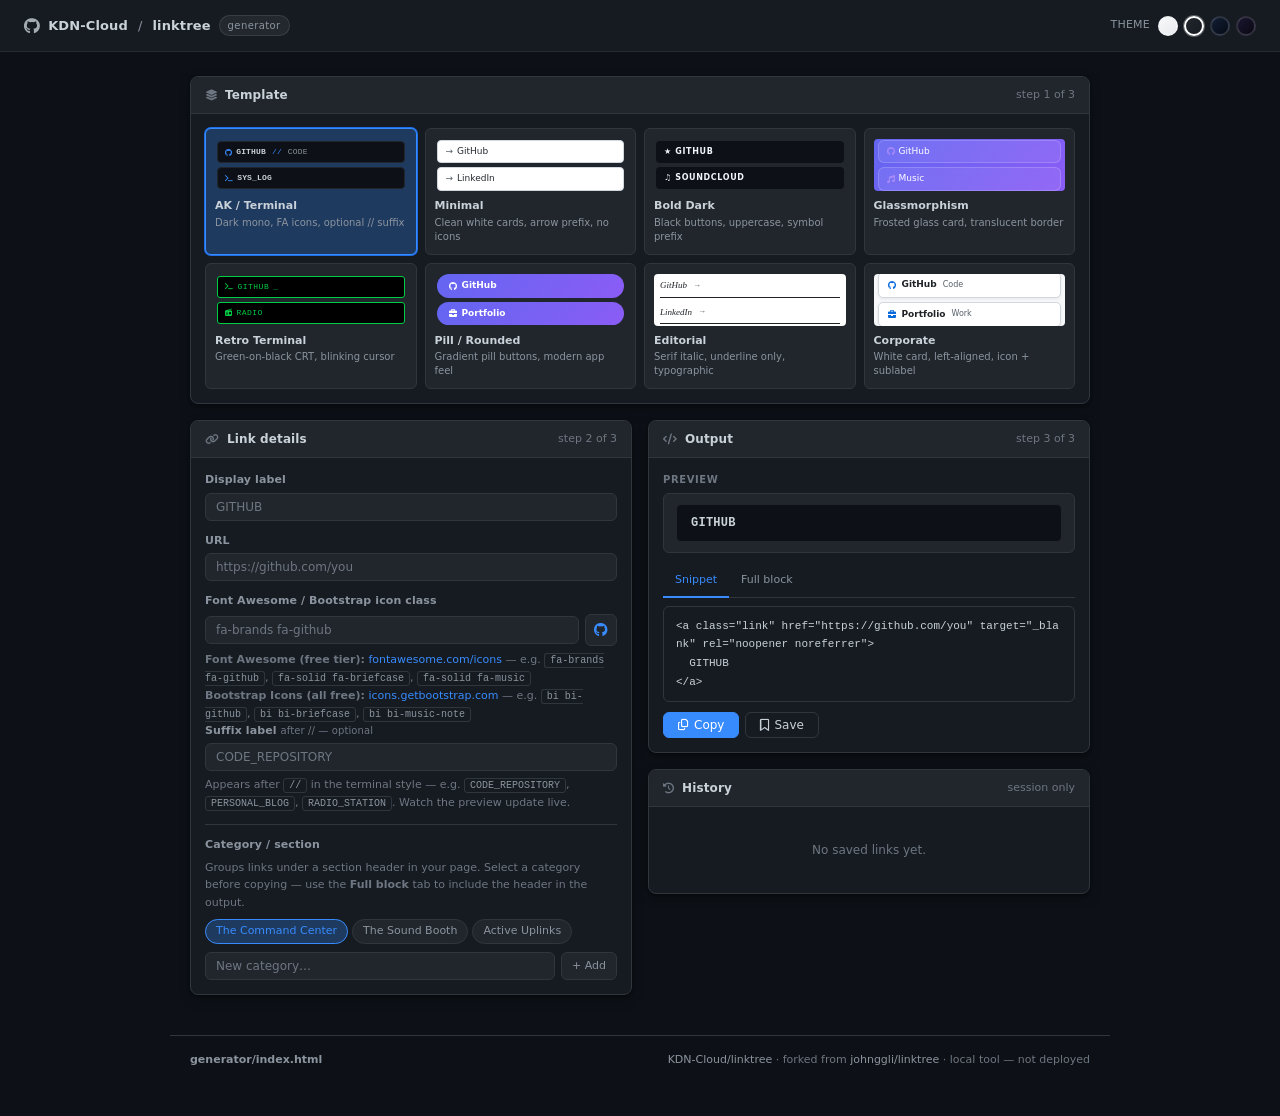
==== generator/index.html @ 6ba48427 "re-organize structure" ====
<!DOCTYPE html>
<html lang="en">
<head>
  <meta charset="UTF-8">
  <meta name="viewport" content="width=device-width, initial-scale=1.0">
  <title>Linktree Generator — KDN-Cloud</title>

  <!-- Icon fonts -->
  <link rel="stylesheet" href="https://cdnjs.cloudflare.com/ajax/libs/font-awesome/6.4.2/css/all.min.css">
  <link rel="stylesheet" href="https://cdn.jsdelivr.net/npm/bootstrap-icons@1.11.3/font/bootstrap-icons.min.css">

  <!-- Generator styles -->
  <link rel="stylesheet" href="assets/style.css">
</head>
<body data-theme="dark">

  <!-- ── TOPBAR ── -->
  <div class="topbar">
    <a class="topbar-brand" href="https://github.com/KDN-Cloud/linktree" target="_blank">
      <i class="fa-brands fa-github" style="font-size:16px;opacity:.8"></i>
      KDN-Cloud<span class="sep">/</span>linktree
      <span class="topbar-badge">generator</span>
    </a>
    <div class="theme-switcher">
      <span class="theme-label">Theme</span>
      <button class="theme-btn"        data-t="light"  onclick="setTheme('light')"  title="Light"></button>
      <button class="theme-btn active" data-t="dark"   onclick="setTheme('dark')"   title="GitHub Dark"></button>
      <button class="theme-btn"        data-t="navy"   onclick="setTheme('navy')"   title="Navy"></button>
      <button class="theme-btn"        data-t="purple" onclick="setTheme('purple')" title="Purple"></button>
    </div>
  </div>

  <div class="wrap">

    <!-- ── STEP 1: Template ── -->
    <div class="panel">
      <div class="panel-head">
        <i class="fa-solid fa-layer-group" style="font-size:11px;color:var(--text3)"></i>
        <span class="panel-title">Template</span>
        <span class="panel-sub">step 1 of 3</span>
      </div>
      <div class="panel-body">
        <div class="tpl-grid">

          <div class="tpl active" onclick="setTpl('ak')" id="tpl-ak">
            <div class="tpl-prev">
              <div class="pk"><i class="fa-brands fa-github"></i><span class="lbl">GITHUB</span><span class="dv">//</span><span class="sf">CODE</span></div>
              <div class="pk"><i class="fa-solid fa-terminal"></i><span class="lbl">SYS_LOG</span></div>
            </div>
            <div class="tpl-name">AK / Terminal</div>
            <div class="tpl-desc">Dark mono, FA icons, optional // suffix</div>
          </div>

          <div class="tpl" onclick="setTpl('minimal')" id="tpl-minimal">
            <div class="tpl-prev">
              <div class="pm"><span class="arr">→</span> GitHub</div>
              <div class="pm"><span class="arr">→</span> LinkedIn</div>
            </div>
            <div class="tpl-name">Minimal</div>
            <div class="tpl-desc">Clean white cards, arrow prefix, no icons</div>
          </div>

          <div class="tpl" onclick="setTpl('bold')" id="tpl-bold">
            <div class="tpl-prev">
              <div class="pb">★ GITHUB</div>
              <div class="pb">♫ SOUNDCLOUD</div>
            </div>
            <div class="tpl-name">Bold Dark</div>
            <div class="tpl-desc">Black buttons, uppercase, symbol prefix</div>
          </div>

          <div class="tpl" onclick="setTpl('glass')" id="tpl-glass">
            <div class="tpl-prev" style="background:linear-gradient(135deg,#6366f1,#8b5cf6);border-radius:4px;padding:4px">
              <div class="pg"><i class="fa-brands fa-github"></i> GitHub</div>
              <div class="pg"><i class="fa-solid fa-music"></i> Music</div>
            </div>
            <div class="tpl-name">Glassmorphism</div>
            <div class="tpl-desc">Frosted glass card, translucent border</div>
          </div>

          <div class="tpl" onclick="setTpl('retro')" id="tpl-retro">
            <div class="tpl-prev">
              <div class="pr"><i class="fa-solid fa-terminal"></i> GITHUB<span class="cur">_</span></div>
              <div class="pr"><i class="fa-solid fa-radio"></i> RADIO</div>
            </div>
            <div class="tpl-name">Retro Terminal</div>
            <div class="tpl-desc">Green-on-black CRT, blinking cursor</div>
          </div>

          <div class="tpl" onclick="setTpl('pill')" id="tpl-pill">
            <div class="tpl-prev">
              <div class="pp"><i class="fa-brands fa-github"></i> GitHub</div>
              <div class="pp"><i class="fa-solid fa-briefcase"></i> Portfolio</div>
            </div>
            <div class="tpl-name">Pill / Rounded</div>
            <div class="tpl-desc">Gradient pill buttons, modern app feel</div>
          </div>

          <div class="tpl" onclick="setTpl('editorial')" id="tpl-editorial">
            <div class="tpl-prev" style="background:#fff;border-radius:4px;padding:4px 6px">
              <div class="pe">GitHub <span class="ep">→</span></div>
              <div class="pe">LinkedIn <span class="ep">→</span></div>
            </div>
            <div class="tpl-name">Editorial</div>
            <div class="tpl-desc">Serif italic, underline only, typographic</div>
          </div>

          <div class="tpl" onclick="setTpl('corporate')" id="tpl-corporate">
            <div class="tpl-prev" style="background:#f6f8fa;border-radius:4px;padding:4px">
              <div class="pc"><i class="fa-brands fa-github"></i><span class="pc-lbl">GitHub</span><span class="pc-sub">Code</span></div>
              <div class="pc"><i class="fa-solid fa-briefcase"></i><span class="pc-lbl">Portfolio</span><span class="pc-sub">Work</span></div>
            </div>
            <div class="tpl-name">Corporate</div>
            <div class="tpl-desc">White card, left-aligned, icon + sublabel</div>
          </div>

        </div>
      </div>
    </div>

    <div class="grid">

      <!-- ── STEP 2: Link Details ── -->
      <div>
        <div class="panel">
          <div class="panel-head">
            <i class="fa-solid fa-link" style="font-size:11px;color:var(--text3)"></i>
            <span class="panel-title">Link details</span>
            <span class="panel-sub">step 2 of 3</span>
          </div>
          <div class="panel-body">

            <div class="field">
              <label for="inp-label">Display label</label>
              <input type="text" id="inp-label" placeholder="GITHUB" oninput="update()">
            </div>

            <div class="field">
              <label for="inp-url">URL</label>
              <input type="text" id="inp-url" placeholder="https://github.com/you" oninput="update()">
            </div>

            <!-- icon: ak, glass, retro, pill, corporate -->
            <div id="icon-section">
              <div class="field">
                <label>Font Awesome / Bootstrap icon class</label>
                <div class="icon-row">
                  <input type="text" id="inp-icon" placeholder="fa-brands fa-github" oninput="update()">
                  <div class="icon-prev" id="icon-prev" title="Live icon preview — updates as you type">
                    <i class="fa-brands fa-github"></i>
                  </div>
                </div>
                <div class="hint">
                  <strong>Font Awesome (free tier):</strong> <a href="https://fontawesome.com/search?m=free" target="_blank">fontawesome.com/icons</a> &mdash;
                  e.g. <code>fa-brands fa-github</code>, <code>fa-solid fa-briefcase</code>, <code>fa-solid fa-music</code><br>
                  <strong>Bootstrap Icons (all free):</strong> <a href="https://icons.getbootstrap.com/" target="_blank">icons.getbootstrap.com</a> &mdash;
                  e.g. <code>bi bi-github</code>, <code>bi bi-briefcase</code>, <code>bi bi-music-note</code>
                </div>
              </div>
            </div>

            <!-- suffix: ak only -->
            <div id="suffix-section">
              <div class="field">
                <label for="inp-suffix">Suffix label <span class="opt">after // — optional</span></label>
                <input type="text" id="inp-suffix" placeholder="CODE_REPOSITORY" oninput="update()">
                <div class="hint">Appears after <code>//</code> in the terminal style — e.g. <code>CODE_REPOSITORY</code>, <code>PERSONAL_BLOG</code>, <code>RADIO_STATION</code>. Watch the preview update live.</div>
              </div>
            </div>

            <!-- prefix: bold only -->
            <div id="prefix-section" style="display:none">
              <div class="field">
                <label for="inp-prefix">Prefix symbol <span class="opt">optional</span></label>
                <input type="text" id="inp-prefix" placeholder="★ or ♫" oninput="update()">
              </div>
            </div>

            <!-- sublabel: corporate only -->
            <div id="sublabel-section" style="display:none">
              <div class="field">
                <label for="inp-sublabel">Sublabel <span class="opt">secondary line — optional</span></label>
                <input type="text" id="inp-sublabel" placeholder="e.g. Code Repository" oninput="update()">
                <div class="hint">Shown as smaller secondary text next to the main label — great for adding context like a job title or platform name.</div>
              </div>
            </div>

            <hr>

            <div class="field">
              <label>Category / section</label>
              <div class="hint" style="margin-bottom:8px">Groups links under a section header in your page. Select a category before copying — use the <strong>Full block</strong> tab to include the header in the output.</div>
              <div class="cat-chips" id="cat-chips"></div>
              <div class="cat-add">
                <input type="text" id="new-cat" placeholder="New category…" onkeydown="if(event.key==='Enter')addCat()">
                <button onclick="addCat()">+ Add</button>
              </div>
            </div>

          </div>
        </div>
      </div>

      <!-- ── STEP 3: Output ── -->
      <div>
        <div class="panel">
          <div class="panel-head">
            <i class="fa-solid fa-code" style="font-size:11px;color:var(--text3)"></i>
            <span class="panel-title">Output</span>
            <span class="panel-sub">step 3 of 3</span>
          </div>
          <div class="panel-body">

            <div class="prev-label">Preview</div>
            <div class="prev-wrap">
              <div id="live-preview" style="width:100%"></div>
            </div>

            <div class="tabs">
              <div class="tab active" onclick="setTab('snippet')" id="tab-snippet" title="Just the link element — paste inside an existing category block">Snippet</div>
              <div class="tab"        onclick="setTab('full')"    id="tab-full"    title="Includes the category-label div above the link — use when starting a new section">Full block</div>
            </div>
            <div class="code-wrap">
              <div class="code-block">
                <pre id="output-pre"></pre>
              </div>
            </div>

            <div class="btn-row">
              <button class="btn btn-primary" onclick="copyOut()">
                <i class="fa-regular fa-copy"></i> Copy
              </button>
              <button class="btn btn-ghost" onclick="saveHist()">
                <i class="fa-regular fa-bookmark"></i> Save
              </button>
              <span class="copy-ok" id="copy-ok">
                <i class="fa-solid fa-check"></i> Copied
              </span>
            </div>

          </div>
        </div>

        <!-- ── History ── -->
        <div class="panel">
          <div class="panel-head">
            <i class="fa-solid fa-clock-rotate-left" style="font-size:11px;color:var(--text3)"></i>
            <span class="panel-title">History</span>
            <span class="panel-sub" title="History is cleared when you close or refresh this page">session only</span>
          </div>
          <div class="panel-body">
            <div class="hist-list" id="hist-list">
              <div class="empty">No saved links yet.</div>
            </div>
          </div>
        </div>

      </div>
    </div>

  </div><!-- /.wrap -->

  <!-- ── FOOTER ── -->
  <div class="footer">
    <span class="footer-brand">generator/index.html</span>
    <span>
      <a href="https://github.com/KDN-Cloud/linktree" target="_blank">KDN-Cloud/linktree</a>
      &middot; forked from
      <a href="https://github.com/johnggli/linktree" target="_blank">johnggli/linktree</a>
      &middot; local tool — not deployed
    </span>
  </div>

  <!-- Templates must load before app so buildSnippet/buildPreview are defined -->
  <script src="assets/templates.js"></script>
  <script src="assets/app.js"></script>

</body>
</html>
---- generator/assets/style.css ----
/* ============================================================
   Linktree Generator — styles
   generator/assets/style.css
   ============================================================ */

*{box-sizing:border-box;margin:0;padding:0}

/* ── THEMES ── */
body[data-theme="light"]{
  --bg:#f6f8fa;--surface:#ffffff;--surface2:#f0f2f4;--surface3:#e8eaed;
  --border:#d0d7de;--border2:#adb5bd;
  --text:#1f2328;--text2:#57606a;--text3:#8c959f;
  --accent:#0969da;--accent-text:#ffffff;--accent-subtle:#ddf4ff;
  --accent-border:#79c0ff;
  --code-bg:#f6f8fa;--mono:'SFMono-Regular',Consolas,'Liberation Mono',monospace;
  --radius:6px;--radius-lg:8px;
  --shadow:0 1px 3px rgba(31,35,40,.04),0 4px 12px rgba(31,35,40,.06);
  --topbar-bg:#24292f;--topbar-text:#f0f6fc;--topbar-text2:#8b949e;
}
body[data-theme="dark"]{
  --bg:#0d1117;--surface:#161b22;--surface2:#21262d;--surface3:#30363d;
  --border:#30363d;--border2:#484f58;
  --text:#c9d1d9;--text2:#8b949e;--text3:#6e7681;
  --accent:#388bfd;--accent-text:#ffffff;--accent-subtle:#1f3a5f;
  --accent-border:#1f6feb;
  --code-bg:#161b22;--mono:'SFMono-Regular',Consolas,'Liberation Mono',monospace;
  --radius:6px;--radius-lg:8px;
  --shadow:0 1px 3px rgba(0,0,0,.4),0 4px 12px rgba(0,0,0,.3);
  --topbar-bg:#161b22;--topbar-text:#c9d1d9;--topbar-text2:#8b949e;
}
body[data-theme="navy"]{
  --bg:#060b14;--surface:#0d1526;--surface2:#111e35;--surface3:#172847;
  --border:#1b2d4a;--border2:#2a4a7a;
  --text:#cdd9ee;--text2:#7a96c0;--text3:#4a6080;
  --accent:#4d94ff;--accent-text:#ffffff;--accent-subtle:#0d2040;
  --accent-border:#2d6fd4;
  --code-bg:#0d1526;--mono:'SFMono-Regular',Consolas,'Liberation Mono',monospace;
  --radius:6px;--radius-lg:8px;
  --shadow:0 1px 3px rgba(0,0,0,.6),0 4px 12px rgba(0,0,0,.5);
  --topbar-bg:#080e1c;--topbar-text:#cdd9ee;--topbar-text2:#4a6080;
}
body[data-theme="purple"]{
  --bg:#0a0812;--surface:#120f1e;--surface2:#1a1530;--surface3:#221c40;
  --border:#2a2050;--border2:#4a3a90;
  --text:#e0d8f8;--text2:#9080c8;--text3:#604a90;
  --accent:#8b6fff;--accent-text:#ffffff;--accent-subtle:#1e1640;
  --accent-border:#6040d0;
  --code-bg:#120f1e;--mono:'SFMono-Regular',Consolas,'Liberation Mono',monospace;
  --radius:6px;--radius-lg:8px;
  --shadow:0 1px 3px rgba(0,0,0,.6),0 4px 12px rgba(0,0,0,.5);
  --topbar-bg:#0a0812;--topbar-text:#e0d8f8;--topbar-text2:#604a90;
}

/* ── BASE ── */
body{
  background:var(--bg);color:var(--text);
  font-family:-apple-system,BlinkMacSystemFont,'Segoe UI',system-ui,sans-serif;
  font-size:13px;line-height:1.5;min-height:100vh;
  padding-bottom:3rem;
  transition:background .18s,color .18s;
}

/* ── TOPBAR ── */
.topbar{
  background:var(--topbar-bg);
  border-bottom:1px solid rgba(255,255,255,.06);
  padding:0 1.5rem;height:52px;
  display:flex;align-items:center;justify-content:space-between;
  margin-bottom:1.5rem;position:sticky;top:0;z-index:100;
}
.topbar-brand{
  display:flex;align-items:center;gap:.5rem;
  font-size:13px;font-weight:600;color:var(--topbar-text);
  letter-spacing:.01em;text-decoration:none;
}
.topbar-brand .sep{color:var(--topbar-text2);font-weight:400;margin:0 2px}
.topbar-badge{
  font-size:10px;font-weight:500;letter-spacing:.04em;
  background:rgba(255,255,255,.06);border:1px solid rgba(255,255,255,.1);
  color:var(--topbar-text2);padding:2px 8px;border-radius:20px;
}
.theme-switcher{display:flex;align-items:center;gap:6px}
.theme-label{font-size:11px;color:var(--topbar-text2);margin-right:2px;letter-spacing:.02em;text-transform:uppercase}
.theme-btn{
  width:20px;height:20px;border-radius:50%;cursor:pointer;
  border:2px solid rgba(255,255,255,.15);
  transition:border-color .15s,transform .15s;
}
.theme-btn:hover{transform:scale(1.15);border-color:rgba(255,255,255,.4)}
.theme-btn.active{border-color:#fff;box-shadow:0 0 0 1px rgba(255,255,255,.3)}
.theme-btn[data-t="light"]{background:linear-gradient(135deg,#f6f8fa,#e8eaed)}
.theme-btn[data-t="dark"]{background:linear-gradient(135deg,#21262d,#161b22)}
.theme-btn[data-t="navy"]{background:linear-gradient(135deg,#111e35,#060b14)}
.theme-btn[data-t="purple"]{background:linear-gradient(135deg,#1a1530,#0a0812)}

/* ── LAYOUT ── */
.wrap{max-width:940px;margin:0 auto;padding:0 1.25rem}
.grid{display:grid;grid-template-columns:1fr 1fr;gap:1rem;align-items:start}
@media(max-width:680px){.grid{grid-template-columns:1fr}}

/* ── PANELS ── */
.panel{
  background:var(--surface);border:1px solid var(--border);
  border-radius:var(--radius-lg);overflow:hidden;
  margin-bottom:1rem;box-shadow:var(--shadow);
}
.panel-head{
  background:var(--surface2);border-bottom:1px solid var(--border);
  padding:9px 14px;display:flex;align-items:center;gap:8px;
}
.panel-title{font-size:12px;font-weight:600;color:var(--text);letter-spacing:.01em}
.panel-sub{font-size:11px;color:var(--text3);margin-left:auto;font-variant-numeric:tabular-nums}
.panel-body{padding:14px}

/* ── TEMPLATE GRID ── */
.tpl-grid{display:grid;grid-template-columns:repeat(4,1fr);gap:8px}
@media(max-width:680px){.tpl-grid{grid-template-columns:repeat(2,1fr)}}
.tpl{
  border:1px solid var(--border);border-radius:var(--radius);
  padding:10px 9px;cursor:pointer;background:var(--surface2);
  transition:border-color .15s,background .15s,box-shadow .15s;
  user-select:none;
}
.tpl:hover{border-color:var(--border2);box-shadow:var(--shadow)}
.tpl.active{
  border-color:var(--accent);background:var(--accent-subtle);
  box-shadow:0 0 0 1px var(--accent-border);
}
.tpl-prev{
  height:52px;margin-bottom:7px;display:flex;flex-direction:column;
  justify-content:center;gap:4px;overflow:hidden;padding:0 2px;
}
.tpl-name{font-size:11px;font-weight:600;color:var(--text);margin-bottom:1px}
.tpl-desc{font-size:10px;color:var(--text2);line-height:1.4}

/* ── TEMPLATE PREVIEW SWATCHES ── */
.pk{background:#0d1117;border:1px solid #21262d;border-radius:4px;padding:4px 7px;font-size:8px;color:#8b949e;font-family:monospace;display:flex;align-items:center;gap:4px;letter-spacing:.02em}
.pk i{font-size:7px;color:#388bfd}.pk .lbl{color:#c9d1d9;font-weight:600}.pk .dv{color:#388bfd;margin:0 2px}.pk .sf{color:#8b949e}
.pm{border:1px solid #d0d7de;border-radius:4px;padding:4px 8px;font-size:9px;color:#24292f;background:#fff;display:flex;align-items:center;gap:4px}
.pm .arr{color:#57606a}
.pb{background:#0d1117;border-radius:4px;padding:5px 8px;font-size:8px;color:#f0f6fc;font-weight:700;display:flex;align-items:center;gap:4px;letter-spacing:.08em}
.pg{background:rgba(255,255,255,.08);border:1px solid rgba(255,255,255,.18);border-radius:6px;padding:4px 8px;font-size:9px;color:#fff;display:flex;align-items:center;gap:4px;backdrop-filter:blur(4px)}
.pg i{font-size:8px;color:#a78bfa}
.pr{background:#000;border:1px solid #00cc44;border-radius:3px;padding:4px 7px;font-size:8px;color:#00cc44;font-family:monospace;display:flex;align-items:center;gap:4px;letter-spacing:.06em}
.pr .cur{color:#00cc44;animation:blink 1s step-end infinite}.pr i{font-size:7px}
@keyframes blink{0%,100%{opacity:1}50%{opacity:0}}
.pp{background:linear-gradient(135deg,#6366f1,#8b5cf6);border-radius:20px;padding:5px 12px;font-size:9px;color:#fff;display:flex;align-items:center;gap:5px;font-weight:600}
.pp i{font-size:8px}
.pe{border:none;border-bottom:1px solid #1f2328;padding:4px 0;font-size:9px;color:#1f2328;background:transparent;display:flex;align-items:center;gap:6px;font-family:Georgia,serif;font-style:italic}
.pe .ep{font-style:normal;color:#57606a;font-size:8px;font-family:-apple-system,sans-serif}
.pc{background:#fff;border:1px solid #d0d7de;border-radius:5px;padding:5px 9px;font-size:9px;color:#1f2328;display:flex;align-items:center;gap:6px;box-shadow:0 1px 3px rgba(0,0,0,.08)}
.pc i{color:#0969da;font-size:8px}.pc .pc-lbl{font-weight:600}.pc .pc-sub{color:#57606a;font-size:8px}

/* ── FORM ── */
.field{margin-bottom:12px}
.field:last-child{margin-bottom:0}
label{display:block;font-size:11px;font-weight:600;color:var(--text2);margin-bottom:4px;letter-spacing:.01em}
label .opt{font-weight:400;color:var(--text3);font-size:10px}
input[type=text]{
  width:100%;background:var(--surface2);border:1px solid var(--border);
  border-radius:var(--radius);color:var(--text);font-size:12px;
  padding:6px 10px;outline:none;font-family:inherit;
  transition:border-color .15s,box-shadow .15s;
}
input[type=text]:focus{border-color:var(--accent);box-shadow:0 0 0 3px var(--accent-subtle)}
input[type=text]::placeholder{color:var(--text3)}
.icon-row{display:flex;gap:6px;align-items:center}
.icon-row input{flex:1}
.icon-prev{
  width:32px;height:32px;flex-shrink:0;
  background:var(--surface2);border:1px solid var(--border);
  border-radius:var(--radius);display:flex;align-items:center;justify-content:center;
  color:var(--accent);font-size:14px;transition:color .15s;
}
.hint{font-size:11px;color:var(--text3);margin-top:5px;line-height:1.6}
.hint a{color:var(--accent);text-decoration:none}
.hint a:hover{text-decoration:underline}
.hint code{
  background:var(--code-bg);border:1px solid var(--border);
  padding:1px 5px;border-radius:3px;font-family:var(--mono);font-size:10px;color:var(--text2);
}

/* ── CATEGORIES ── */
.cat-chips{display:flex;flex-wrap:wrap;gap:4px;margin-bottom:8px}
.chip{
  font-size:11px;border:1px solid var(--border);border-radius:20px;
  padding:3px 10px;cursor:pointer;color:var(--text2);background:var(--surface2);
  transition:all .15s;white-space:nowrap;
}
.chip:hover{border-color:var(--border2);color:var(--text)}
.chip.active{border-color:var(--accent);color:var(--accent);background:var(--accent-subtle)}
.cat-add{display:flex;gap:6px}
.cat-add input{flex:1;font-size:12px}
.cat-add button{
  background:var(--surface2);border:1px solid var(--border);border-radius:var(--radius);
  color:var(--text2);font-size:11px;font-weight:500;padding:5px 10px;cursor:pointer;
  white-space:nowrap;transition:all .15s;font-family:inherit;
}
.cat-add button:hover{background:var(--surface3);border-color:var(--border2);color:var(--text)}

hr{border:none;border-top:1px solid var(--border);margin:12px 0}

/* ── LIVE PREVIEW ── */
.prev-label{font-size:10px;font-weight:600;color:var(--text3);letter-spacing:.06em;text-transform:uppercase;margin-bottom:6px}
.prev-wrap{
  background:var(--surface2);border:1px solid var(--border);
  border-radius:var(--radius);padding:10px 12px;
  min-height:46px;display:flex;align-items:center;margin-bottom:12px;
}
.prev-ak{background:#0d1117;border:1px solid #21262d;border-radius:5px;padding:9px 14px;font-size:12px;color:#8b949e;font-family:'SFMono-Regular',Consolas,monospace;display:flex;align-items:center;gap:8px;width:100%;letter-spacing:.02em}
.prev-ak .lbl{color:#c9d1d9;font-weight:600}.prev-ak .dv{color:#388bfd;margin:0 3px}.prev-ak .suf{color:#8b949e;font-size:11px}.prev-ak i{color:#388bfd;font-size:13px}
.prev-min{border:1px solid #d0d7de;border-radius:5px;padding:9px 14px;font-size:13px;color:#1f2328;background:#fff;display:flex;align-items:center;gap:8px;width:100%}
.prev-min .arr{color:#57606a}
.prev-bold{background:#0d1117;border-radius:5px;padding:10px 16px;font-size:12px;color:#f0f6fc;font-weight:700;display:flex;align-items:center;gap:8px;width:100%;letter-spacing:.1em}
.prev-glass{background:rgba(255,255,255,.1);border:1px solid rgba(255,255,255,.2);border-radius:8px;padding:10px 14px;font-size:12px;color:#fff;display:flex;align-items:center;gap:8px;width:100%;backdrop-filter:blur(8px);box-shadow:0 4px 16px rgba(0,0,0,.3);background-image:linear-gradient(135deg,rgba(255,255,255,.15),rgba(255,255,255,.05))}
.prev-glass i{color:#a78bfa}
.prev-retro{background:#000;border:1px solid #00cc44;border-radius:3px;padding:9px 14px;font-size:12px;color:#00cc44;font-family:'SFMono-Regular',Consolas,monospace;display:flex;align-items:center;gap:8px;width:100%;letter-spacing:.06em;box-shadow:0 0 8px rgba(0,204,68,.2)}
.prev-retro i{color:#00cc44}.prev-retro .cur{animation:blink 1s step-end infinite}
.prev-pill{background:linear-gradient(135deg,#6366f1,#8b5cf6);border-radius:24px;padding:10px 20px;font-size:12px;color:#fff;font-weight:600;display:flex;align-items:center;gap:8px;width:100%;box-shadow:0 4px 12px rgba(99,102,241,.4)}
.prev-pill i{font-size:13px}
.prev-edit{border:none;border-bottom:2px solid #1f2328;padding:10px 2px;font-size:13px;color:#1f2328;background:transparent;display:flex;align-items:center;justify-content:space-between;width:100%;font-family:Georgia,serif;font-style:italic}
.prev-edit .ep{font-style:normal;color:#57606a;font-size:11px;font-family:-apple-system,sans-serif}
.prev-corp{background:#fff;border:1px solid #d0d7de;border-radius:6px;padding:10px 14px;font-size:12px;color:#1f2328;display:flex;align-items:center;gap:10px;width:100%;box-shadow:0 1px 4px rgba(0,0,0,.08)}
.prev-corp i{color:#0969da;font-size:14px;width:18px;text-align:center}
.prev-corp .cc-lbl{font-weight:600;flex:1}
.prev-corp .cc-sub{font-size:11px;color:#57606a}
.prev-corp .cc-arr{color:#8c959f;font-size:11px}

/* ── OUTPUT TABS ── */
.tabs{display:flex;gap:0;border-bottom:1px solid var(--border);margin-bottom:0}
.tab{
  font-size:11px;font-weight:500;color:var(--text2);
  padding:7px 12px;cursor:pointer;border-bottom:2px solid transparent;
  transition:color .15s,border-color .15s;margin-bottom:-1px;
}
.tab:hover{color:var(--text)}
.tab.active{color:var(--accent);border-bottom-color:var(--accent)}
.code-wrap{position:relative;margin:8px 0 10px}
.code-block{
  background:var(--code-bg);border:1px solid var(--border);
  border-radius:var(--radius);padding:10px 12px;
}
.code-block pre{font-family:var(--mono);font-size:11px;line-height:1.7;color:var(--text);white-space:pre-wrap;word-break:break-all}

/* ── BUTTONS ── */
.btn-row{display:flex;gap:6px;align-items:center;flex-wrap:wrap}
.btn{
  font-family:inherit;font-size:12px;border-radius:var(--radius);
  padding:5px 14px;cursor:pointer;transition:all .15s;font-weight:500;
  display:inline-flex;align-items:center;gap:5px;
}
.btn-primary{background:var(--accent);color:var(--accent-text);border:1px solid var(--accent)}
.btn-primary:hover{opacity:.88}
.btn-ghost{background:transparent;color:var(--text);border:1px solid var(--border)}
.btn-ghost:hover{background:var(--surface2);border-color:var(--border2)}
.copy-ok{font-size:11px;font-weight:500;color:#2da44e;opacity:0;transition:opacity .3s}
body[data-theme="dark"] .copy-ok,body[data-theme="navy"] .copy-ok,body[data-theme="purple"] .copy-ok{color:#3fb950}
.copy-ok.show{opacity:1}

/* ── HISTORY ── */
.hist-list{display:flex;flex-direction:column;gap:4px}
.hist-item{
  background:var(--surface2);border:1px solid var(--border);border-radius:var(--radius);
  padding:7px 10px;display:flex;align-items:center;gap:8px;cursor:pointer;
  transition:border-color .15s,background .15s;
}
.hist-item:hover{border-color:var(--border2);background:var(--surface3)}
.hist-icon{color:var(--text3);font-size:11px;width:14px;text-align:center;flex-shrink:0}
.hist-lbl{font-size:12px;font-weight:500;color:var(--text);flex:1;overflow:hidden;text-overflow:ellipsis;white-space:nowrap}
.hist-tpl{font-size:10px;font-weight:500;color:var(--accent);border:1px solid var(--border);padding:1px 6px;border-radius:10px;flex-shrink:0;font-family:var(--mono)}
.hist-cat{font-size:10px;color:var(--text3);flex-shrink:0;max-width:90px;overflow:hidden;text-overflow:ellipsis;white-space:nowrap}
.hist-del{background:none;border:none;color:var(--text3);cursor:pointer;font-size:14px;line-height:1;padding:0 2px;flex-shrink:0;transition:color .15s}
.hist-del:hover{color:#f85149}
.empty{font-size:12px;color:var(--text3);text-align:center;padding:1.25rem 0}

/* ── FOOTER ── */
.footer{
  max-width:940px;margin:1.5rem auto 0;padding:1rem 1.25rem 0;
  border-top:1px solid var(--border);
  font-size:11px;color:var(--text3);
  display:flex;justify-content:space-between;align-items:center;flex-wrap:wrap;gap:.5rem;
}
.footer a{color:var(--text2);text-decoration:none}
.footer a:hover{color:var(--text);text-decoration:underline}
.footer-brand{font-weight:600;color:var(--text2)}
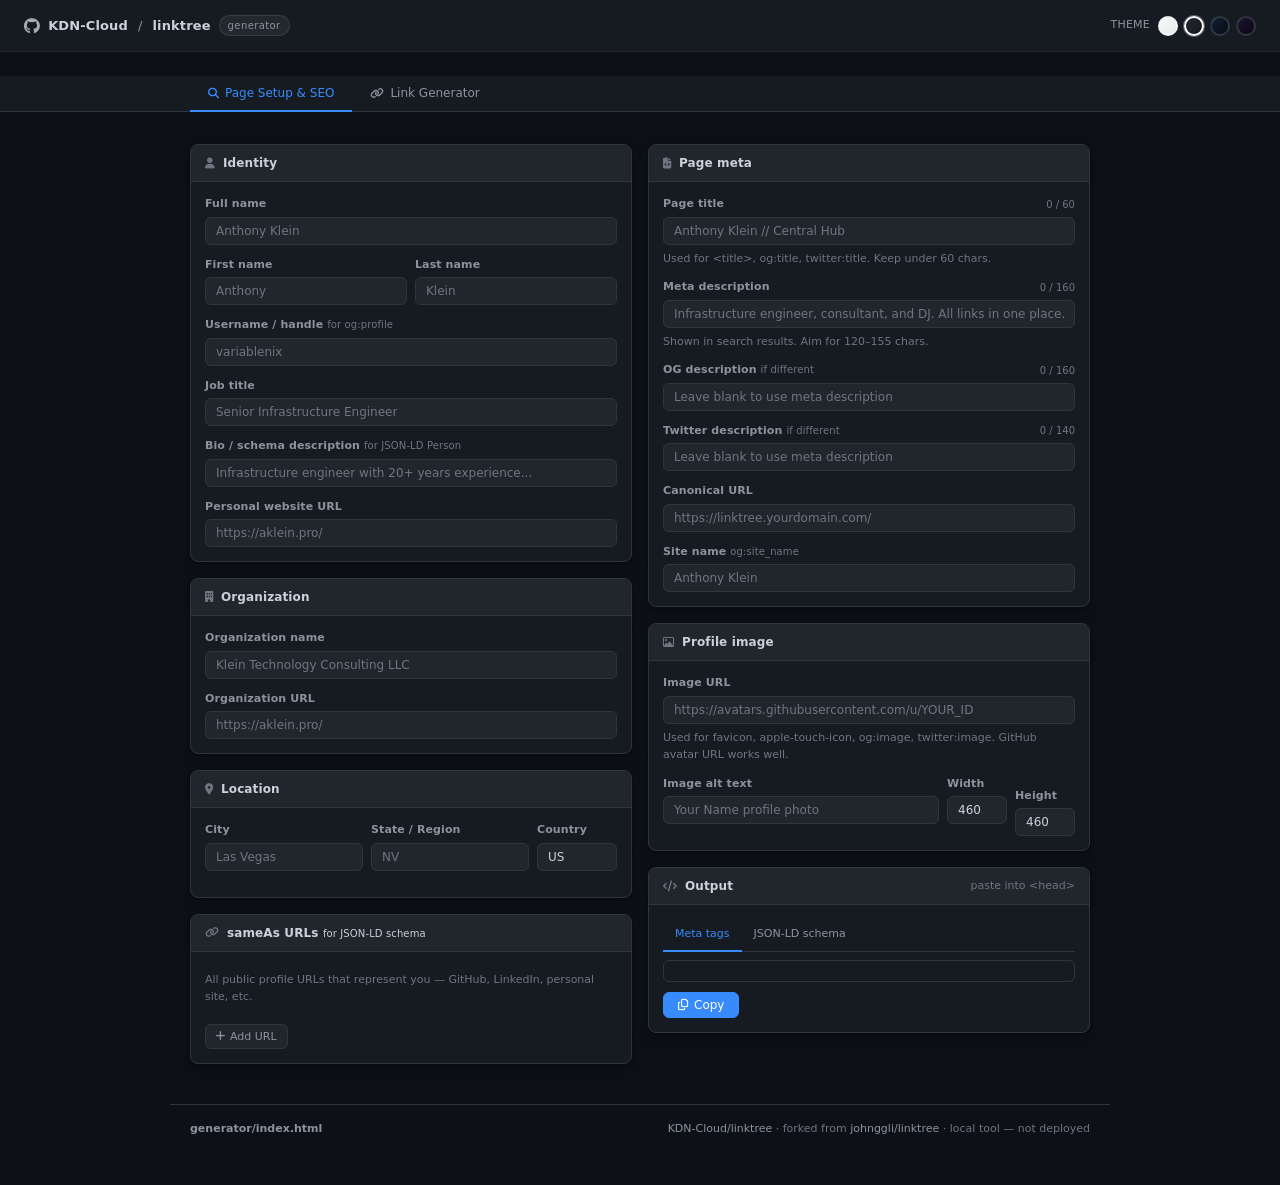
==== commit ee7dc248: "update to include tabs for improved organizational structure" ====
--- a/generator/index.html
+++ b/generator/index.html
@@ -30,235 +30,483 @@
     </div>
   </div>
 
-  <div class="wrap">
-
-    <!-- ── STEP 1: Template ── -->
-    <div class="panel">
-      <div class="panel-head">
-        <i class="fa-solid fa-layer-group" style="font-size:11px;color:var(--text3)"></i>
-        <span class="panel-title">Template</span>
-        <span class="panel-sub">step 1 of 3</span>
+  <!-- ── PAGE TAB NAV ── -->
+  <div class="page-nav">
+    <div class="wrap">
+      <div class="page-tabs">
+        <button class="page-tab active" id="page-tab-seo" onclick="setPage('seo')">
+          <i class="fa-solid fa-magnifying-glass"></i> Page Setup &amp; SEO
+        </button>
+        <button class="page-tab" id="page-tab-links" onclick="setPage('links')">
+          <i class="fa-solid fa-link"></i> Link Generator
+        </button>
       </div>
-      <div class="panel-body">
-        <div class="tpl-grid">
-
-          <div class="tpl active" onclick="setTpl('ak')" id="tpl-ak">
-            <div class="tpl-prev">
-              <div class="pk"><i class="fa-brands fa-github"></i><span class="lbl">GITHUB</span><span class="dv">//</span><span class="sf">CODE</span></div>
-              <div class="pk"><i class="fa-solid fa-terminal"></i><span class="lbl">SYS_LOG</span></div>
-            </div>
-            <div class="tpl-name">AK / Terminal</div>
-            <div class="tpl-desc">Dark mono, FA icons, optional // suffix</div>
-          </div>
-
-          <div class="tpl" onclick="setTpl('minimal')" id="tpl-minimal">
-            <div class="tpl-prev">
-              <div class="pm"><span class="arr">→</span> GitHub</div>
-              <div class="pm"><span class="arr">→</span> LinkedIn</div>
-            </div>
-            <div class="tpl-name">Minimal</div>
-            <div class="tpl-desc">Clean white cards, arrow prefix, no icons</div>
-          </div>
-
-          <div class="tpl" onclick="setTpl('bold')" id="tpl-bold">
-            <div class="tpl-prev">
-              <div class="pb">★ GITHUB</div>
-              <div class="pb">♫ SOUNDCLOUD</div>
-            </div>
-            <div class="tpl-name">Bold Dark</div>
-            <div class="tpl-desc">Black buttons, uppercase, symbol prefix</div>
-          </div>
-
-          <div class="tpl" onclick="setTpl('glass')" id="tpl-glass">
-            <div class="tpl-prev" style="background:linear-gradient(135deg,#6366f1,#8b5cf6);border-radius:4px;padding:4px">
-              <div class="pg"><i class="fa-brands fa-github"></i> GitHub</div>
-              <div class="pg"><i class="fa-solid fa-music"></i> Music</div>
-            </div>
-            <div class="tpl-name">Glassmorphism</div>
-            <div class="tpl-desc">Frosted glass card, translucent border</div>
-          </div>
-
-          <div class="tpl" onclick="setTpl('retro')" id="tpl-retro">
-            <div class="tpl-prev">
-              <div class="pr"><i class="fa-solid fa-terminal"></i> GITHUB<span class="cur">_</span></div>
-              <div class="pr"><i class="fa-solid fa-radio"></i> RADIO</div>
-            </div>
-            <div class="tpl-name">Retro Terminal</div>
-            <div class="tpl-desc">Green-on-black CRT, blinking cursor</div>
-          </div>
-
-          <div class="tpl" onclick="setTpl('pill')" id="tpl-pill">
-            <div class="tpl-prev">
-              <div class="pp"><i class="fa-brands fa-github"></i> GitHub</div>
-              <div class="pp"><i class="fa-solid fa-briefcase"></i> Portfolio</div>
-            </div>
-            <div class="tpl-name">Pill / Rounded</div>
-            <div class="tpl-desc">Gradient pill buttons, modern app feel</div>
-          </div>
-
-          <div class="tpl" onclick="setTpl('editorial')" id="tpl-editorial">
-            <div class="tpl-prev" style="background:#fff;border-radius:4px;padding:4px 6px">
-              <div class="pe">GitHub <span class="ep">→</span></div>
-              <div class="pe">LinkedIn <span class="ep">→</span></div>
-            </div>
-            <div class="tpl-name">Editorial</div>
-            <div class="tpl-desc">Serif italic, underline only, typographic</div>
-          </div>
-
-          <div class="tpl" onclick="setTpl('corporate')" id="tpl-corporate">
-            <div class="tpl-prev" style="background:#f6f8fa;border-radius:4px;padding:4px">
-              <div class="pc"><i class="fa-brands fa-github"></i><span class="pc-lbl">GitHub</span><span class="pc-sub">Code</span></div>
-              <div class="pc"><i class="fa-solid fa-briefcase"></i><span class="pc-lbl">Portfolio</span><span class="pc-sub">Work</span></div>
-            </div>
-            <div class="tpl-name">Corporate</div>
-            <div class="tpl-desc">White card, left-aligned, icon + sublabel</div>
-          </div>
-
+    </div>
+  </div>
+
+  <!-- ══════════════════════════════════════════
+       PAGE: SEO / PAGE SETUP
+  ══════════════════════════════════════════ -->
+  <div id="page-seo" class="page-section">
+    <div class="wrap">
+      <div class="seo-grid">
+
+        <!-- LEFT col: identity + org + location + sameAs -->
+        <div>
+          <div class="panel">
+            <div class="panel-head">
+              <i class="fa-solid fa-user" style="font-size:11px;color:var(--text3)"></i>
+              <span class="panel-title">Identity</span>
+            </div>
+            <div class="panel-body">
+
+              <div class="field">
+                <label for="seo-name">Full name</label>
+                <input type="text" id="seo-name" placeholder="Anthony Klein">
+              </div>
+
+              <div style="display:grid;grid-template-columns:1fr 1fr;gap:8px">
+                <div class="field">
+                  <label for="seo-first-name">First name</label>
+                  <input type="text" id="seo-first-name" placeholder="Anthony">
+                </div>
+                <div class="field">
+                  <label for="seo-last-name">Last name</label>
+                  <input type="text" id="seo-last-name" placeholder="Klein">
+                </div>
+              </div>
+
+              <div class="field">
+                <label for="seo-username">Username / handle <span class="opt">for og:profile</span></label>
+                <input type="text" id="seo-username" placeholder="variablenix">
+              </div>
+
+              <div class="field">
+                <label for="seo-job-title">Job title</label>
+                <input type="text" id="seo-job-title" placeholder="Senior Infrastructure Engineer">
+              </div>
+
+              <div class="field">
+                <label for="seo-bio">Bio / schema description <span class="opt">for JSON-LD Person</span></label>
+                <input type="text" id="seo-bio" placeholder="Infrastructure engineer with 20+ years experience...">
+              </div>
+
+              <div class="field">
+                <label for="seo-website">Personal website URL</label>
+                <input type="text" id="seo-website" placeholder="https://aklein.pro/">
+              </div>
+
+            </div>
+          </div>
+
+          <div class="panel">
+            <div class="panel-head">
+              <i class="fa-solid fa-building" style="font-size:11px;color:var(--text3)"></i>
+              <span class="panel-title">Organization</span>
+            </div>
+            <div class="panel-body">
+              <div class="field">
+                <label for="seo-org-name">Organization name</label>
+                <input type="text" id="seo-org-name" placeholder="Klein Technology Consulting LLC">
+              </div>
+              <div class="field">
+                <label for="seo-org-url">Organization URL</label>
+                <input type="text" id="seo-org-url" placeholder="https://aklein.pro/">
+              </div>
+            </div>
+          </div>
+
+          <div class="panel">
+            <div class="panel-head">
+              <i class="fa-solid fa-location-dot" style="font-size:11px;color:var(--text3)"></i>
+              <span class="panel-title">Location</span>
+            </div>
+            <div class="panel-body">
+              <div style="display:grid;grid-template-columns:1fr 1fr 80px;gap:8px">
+                <div class="field">
+                  <label for="seo-city">City</label>
+                  <input type="text" id="seo-city" placeholder="Las Vegas">
+                </div>
+                <div class="field">
+                  <label for="seo-region">State / Region</label>
+                  <input type="text" id="seo-region" placeholder="NV">
+                </div>
+                <div class="field">
+                  <label for="seo-country">Country</label>
+                  <input type="text" id="seo-country" placeholder="US" value="US">
+                </div>
+              </div>
+            </div>
+          </div>
+
+          <div class="panel">
+            <div class="panel-head">
+              <i class="fa-solid fa-link" style="font-size:11px;color:var(--text3)"></i>
+              <span class="panel-title">sameAs URLs <span class="opt" style="font-weight:400;font-size:10px">for JSON-LD schema</span></span>
+            </div>
+            <div class="panel-body">
+              <div class="hint" style="margin-bottom:10px">All public profile URLs that represent you — GitHub, LinkedIn, personal site, etc.</div>
+              <div class="sameas-list" id="sameas-list"></div>
+              <button class="sameas-add" onclick="addSameAs()">
+                <i class="fa-solid fa-plus"></i> Add URL
+              </button>
+            </div>
+          </div>
+        </div>
+
+        <!-- RIGHT col: page meta + image + output -->
+        <div>
+          <div class="panel">
+            <div class="panel-head">
+              <i class="fa-solid fa-file-code" style="font-size:11px;color:var(--text3)"></i>
+              <span class="panel-title">Page meta</span>
+            </div>
+            <div class="panel-body">
+
+              <div class="field">
+                <div class="field-meta">
+                  <label for="seo-title">Page title</label>
+                  <span class="char-count" id="seo-title-count">0 / 60</span>
+                </div>
+                <input type="text" id="seo-title" placeholder="Anthony Klein // Central Hub">
+                <div class="hint">Used for &lt;title&gt;, og:title, twitter:title. Keep under 60 chars.</div>
+              </div>
+
+              <div class="field">
+                <div class="field-meta">
+                  <label for="seo-description">Meta description</label>
+                  <span class="char-count" id="seo-description-count">0 / 160</span>
+                </div>
+                <input type="text" id="seo-description" placeholder="Infrastructure engineer, consultant, and DJ. All links in one place.">
+                <div class="hint">Shown in search results. Aim for 120–155 chars.</div>
+              </div>
+
+              <div class="field">
+                <div class="field-meta">
+                  <label for="seo-og-desc">OG description <span class="opt">if different</span></label>
+                  <span class="char-count" id="seo-og-desc-count">0 / 160</span>
+                </div>
+                <input type="text" id="seo-og-desc" placeholder="Leave blank to use meta description">
+              </div>
+
+              <div class="field">
+                <div class="field-meta">
+                  <label for="seo-tw-desc">Twitter description <span class="opt">if different</span></label>
+                  <span class="char-count" id="seo-tw-desc-count">0 / 140</span>
+                </div>
+                <input type="text" id="seo-tw-desc" placeholder="Leave blank to use meta description">
+              </div>
+
+              <div class="field">
+                <label for="seo-canonical">Canonical URL</label>
+                <input type="text" id="seo-canonical" placeholder="https://linktree.yourdomain.com/">
+              </div>
+
+              <div class="field">
+                <label for="seo-site-name">Site name <span class="opt">og:site_name</span></label>
+                <input type="text" id="seo-site-name" placeholder="Anthony Klein">
+              </div>
+
+            </div>
+          </div>
+
+          <div class="panel">
+            <div class="panel-head">
+              <i class="fa-regular fa-image" style="font-size:11px;color:var(--text3)"></i>
+              <span class="panel-title">Profile image</span>
+            </div>
+            <div class="panel-body">
+              <div class="field">
+                <label for="seo-image">Image URL</label>
+                <input type="text" id="seo-image" placeholder="https://avatars.githubusercontent.com/u/YOUR_ID">
+                <div class="hint">Used for favicon, apple-touch-icon, og:image, twitter:image. GitHub avatar URL works well.</div>
+              </div>
+              <div style="display:grid;grid-template-columns:1fr 60px 60px;gap:8px;align-items:end">
+                <div class="field">
+                  <label for="seo-image-alt">Image alt text</label>
+                  <input type="text" id="seo-image-alt" placeholder="Your Name profile photo">
+                </div>
+                <div class="field">
+                  <label for="seo-image-w">Width</label>
+                  <input type="text" id="seo-image-w" placeholder="460" value="460">
+                </div>
+                <div class="field">
+                  <label for="seo-image-h">Height</label>
+                  <input type="text" id="seo-image-h" placeholder="460" value="460">
+                </div>
+              </div>
+            </div>
+          </div>
+
+          <!-- SEO OUTPUT -->
+          <div class="panel">
+            <div class="panel-head">
+              <i class="fa-solid fa-code" style="font-size:11px;color:var(--text3)"></i>
+              <span class="panel-title">Output</span>
+              <span class="panel-sub">paste into &lt;head&gt;</span>
+            </div>
+            <div class="panel-body">
+              <div class="seo-tabs">
+                <div class="seo-tab active" onclick="setSeoTab('meta')" id="seo-tab-meta" title="Full meta tag block for the head section">Meta tags</div>
+                <div class="seo-tab" onclick="setSeoTab('schema')" id="seo-tab-schema" title="JSON-LD schema script block for the head section">JSON-LD schema</div>
+              </div>
+              <div class="code-wrap">
+                <div class="code-block">
+                  <pre id="seo-output-pre" style="max-height:280px;overflow-y:auto"></pre>
+                </div>
+              </div>
+              <div class="btn-row">
+                <button class="btn btn-primary" onclick="copySeо()">
+                  <i class="fa-regular fa-copy"></i> Copy
+                </button>
+                <span class="copy-ok" id="seo-copy-ok">
+                  <i class="fa-solid fa-check"></i> Copied
+                </span>
+              </div>
+            </div>
+          </div>
+
+        </div>
+      </div><!-- /.seo-grid -->
+    </div><!-- /.wrap -->
+  </div><!-- #page-seo -->
+
+
+  <!-- ══════════════════════════════════════════
+       PAGE: LINK GENERATOR
+  ══════════════════════════════════════════ -->
+  <div id="page-links" class="page-section" style="display:none">
+    <div class="wrap">
+
+      <!-- ── STEP 1: Template ── -->
+      <div class="panel">
+        <div class="panel-head">
+          <i class="fa-solid fa-layer-group" style="font-size:11px;color:var(--text3)"></i>
+          <span class="panel-title">Template</span>
+          <span class="panel-sub">step 1 of 3</span>
+        </div>
+        <div class="panel-body">
+          <div class="tpl-grid">
+
+            <div class="tpl active" onclick="setTpl('ak')" id="tpl-ak">
+              <div class="tpl-prev">
+                <div class="pk"><i class="fa-brands fa-github"></i><span class="lbl">GITHUB</span><span class="dv">//</span><span class="sf">CODE</span></div>
+                <div class="pk"><i class="fa-solid fa-terminal"></i><span class="lbl">SYS_LOG</span></div>
+              </div>
+              <div class="tpl-name">AK / Terminal</div>
+              <div class="tpl-desc">Dark mono, FA icons, optional // suffix</div>
+            </div>
+
+            <div class="tpl" onclick="setTpl('minimal')" id="tpl-minimal">
+              <div class="tpl-prev">
+                <div class="pm"><span class="arr">→</span> GitHub</div>
+                <div class="pm"><span class="arr">→</span> LinkedIn</div>
+              </div>
+              <div class="tpl-name">Minimal</div>
+              <div class="tpl-desc">Clean white cards, arrow prefix, no icons</div>
+            </div>
+
+            <div class="tpl" onclick="setTpl('bold')" id="tpl-bold">
+              <div class="tpl-prev">
+                <div class="pb">★ GITHUB</div>
+                <div class="pb">♫ SOUNDCLOUD</div>
+              </div>
+              <div class="tpl-name">Bold Dark</div>
+              <div class="tpl-desc">Black buttons, uppercase, symbol prefix</div>
+            </div>
+
+            <div class="tpl" onclick="setTpl('glass')" id="tpl-glass">
+              <div class="tpl-prev" style="background:linear-gradient(135deg,#6366f1,#8b5cf6);border-radius:4px;padding:4px">
+                <div class="pg"><i class="fa-brands fa-github"></i> GitHub</div>
+                <div class="pg"><i class="fa-solid fa-music"></i> Music</div>
+              </div>
+              <div class="tpl-name">Glassmorphism</div>
+              <div class="tpl-desc">Frosted glass card, translucent border</div>
+            </div>
+
+            <div class="tpl" onclick="setTpl('retro')" id="tpl-retro">
+              <div class="tpl-prev">
+                <div class="pr"><i class="fa-solid fa-terminal"></i> GITHUB<span class="cur">_</span></div>
+                <div class="pr"><i class="fa-solid fa-radio"></i> RADIO</div>
+              </div>
+              <div class="tpl-name">Retro Terminal</div>
+              <div class="tpl-desc">Green-on-black CRT, blinking cursor</div>
+            </div>
+
+            <div class="tpl" onclick="setTpl('pill')" id="tpl-pill">
+              <div class="tpl-prev">
+                <div class="pp"><i class="fa-brands fa-github"></i> GitHub</div>
+                <div class="pp"><i class="fa-solid fa-briefcase"></i> Portfolio</div>
+              </div>
+              <div class="tpl-name">Pill / Rounded</div>
+              <div class="tpl-desc">Gradient pill buttons, modern app feel</div>
+            </div>
+
+            <div class="tpl" onclick="setTpl('editorial')" id="tpl-editorial">
+              <div class="tpl-prev" style="background:#fff;border-radius:4px;padding:4px 6px">
+                <div class="pe">GitHub <span class="ep">→</span></div>
+                <div class="pe">LinkedIn <span class="ep">→</span></div>
+              </div>
+              <div class="tpl-name">Editorial</div>
+              <div class="tpl-desc">Serif italic, underline only, typographic</div>
+            </div>
+
+            <div class="tpl" onclick="setTpl('corporate')" id="tpl-corporate">
+              <div class="tpl-prev" style="background:#f6f8fa;border-radius:4px;padding:4px">
+                <div class="pc"><i class="fa-brands fa-github"></i><span class="pc-lbl">GitHub</span><span class="pc-sub">Code</span></div>
+                <div class="pc"><i class="fa-solid fa-briefcase"></i><span class="pc-lbl">Portfolio</span><span class="pc-sub">Work</span></div>
+              </div>
+              <div class="tpl-name">Corporate</div>
+              <div class="tpl-desc">White card, left-aligned, icon + sublabel</div>
+            </div>
+
+          </div>
         </div>
       </div>
-    </div>
-
-    <div class="grid">
-
-      <!-- ── STEP 2: Link Details ── -->
-      <div>
-        <div class="panel">
-          <div class="panel-head">
-            <i class="fa-solid fa-link" style="font-size:11px;color:var(--text3)"></i>
-            <span class="panel-title">Link details</span>
-            <span class="panel-sub">step 2 of 3</span>
-          </div>
-          <div class="panel-body">
-
-            <div class="field">
-              <label for="inp-label">Display label</label>
-              <input type="text" id="inp-label" placeholder="GITHUB" oninput="update()">
-            </div>
-
-            <div class="field">
-              <label for="inp-url">URL</label>
-              <input type="text" id="inp-url" placeholder="https://github.com/you" oninput="update()">
-            </div>
-
-            <!-- icon: ak, glass, retro, pill, corporate -->
-            <div id="icon-section">
-              <div class="field">
-                <label>Font Awesome / Bootstrap icon class</label>
-                <div class="icon-row">
-                  <input type="text" id="inp-icon" placeholder="fa-brands fa-github" oninput="update()">
-                  <div class="icon-prev" id="icon-prev" title="Live icon preview — updates as you type">
-                    <i class="fa-brands fa-github"></i>
+
+      <div class="grid">
+
+        <!-- ── STEP 2: Link Details ── -->
+        <div>
+          <div class="panel">
+            <div class="panel-head">
+              <i class="fa-solid fa-link" style="font-size:11px;color:var(--text3)"></i>
+              <span class="panel-title">Link details</span>
+              <span class="panel-sub">step 2 of 3</span>
+            </div>
+            <div class="panel-body">
+
+              <div class="field">
+                <label for="inp-label">Display label</label>
+                <input type="text" id="inp-label" placeholder="GITHUB" oninput="update()">
+              </div>
+
+              <div class="field">
+                <label for="inp-url">URL</label>
+                <input type="text" id="inp-url" placeholder="https://github.com/you" oninput="update()">
+              </div>
+
+              <!-- icon: ak, glass, retro, pill, corporate -->
+              <div id="icon-section">
+                <div class="field">
+                  <label>Font Awesome / Bootstrap icon class</label>
+                  <div class="icon-row">
+                    <input type="text" id="inp-icon" placeholder="fa-brands fa-github" oninput="update()">
+                    <div class="icon-prev" id="icon-prev" title="Live icon preview — updates as you type">
+                      <i class="fa-brands fa-github"></i>
+                    </div>
                   </div>
-                </div>
-                <div class="hint">
-                  <strong>Font Awesome (free tier):</strong> <a href="https://fontawesome.com/search?m=free" target="_blank">fontawesome.com/icons</a> &mdash;
-                  e.g. <code>fa-brands fa-github</code>, <code>fa-solid fa-briefcase</code>, <code>fa-solid fa-music</code><br>
-                  <strong>Bootstrap Icons (all free):</strong> <a href="https://icons.getbootstrap.com/" target="_blank">icons.getbootstrap.com</a> &mdash;
-                  e.g. <code>bi bi-github</code>, <code>bi bi-briefcase</code>, <code>bi bi-music-note</code>
-                </div>
-              </div>
-            </div>
-
-            <!-- suffix: ak only -->
-            <div id="suffix-section">
-              <div class="field">
-                <label for="inp-suffix">Suffix label <span class="opt">after // — optional</span></label>
-                <input type="text" id="inp-suffix" placeholder="CODE_REPOSITORY" oninput="update()">
-                <div class="hint">Appears after <code>//</code> in the terminal style — e.g. <code>CODE_REPOSITORY</code>, <code>PERSONAL_BLOG</code>, <code>RADIO_STATION</code>. Watch the preview update live.</div>
-              </div>
-            </div>
-
-            <!-- prefix: bold only -->
-            <div id="prefix-section" style="display:none">
-              <div class="field">
-                <label for="inp-prefix">Prefix symbol <span class="opt">optional</span></label>
-                <input type="text" id="inp-prefix" placeholder="★ or ♫" oninput="update()">
-              </div>
-            </div>
-
-            <!-- sublabel: corporate only -->
-            <div id="sublabel-section" style="display:none">
-              <div class="field">
-                <label for="inp-sublabel">Sublabel <span class="opt">secondary line — optional</span></label>
-                <input type="text" id="inp-sublabel" placeholder="e.g. Code Repository" oninput="update()">
-                <div class="hint">Shown as smaller secondary text next to the main label — great for adding context like a job title or platform name.</div>
-              </div>
-            </div>
-
-            <hr>
-
-            <div class="field">
-              <label>Category / section</label>
-              <div class="hint" style="margin-bottom:8px">Groups links under a section header in your page. Select a category before copying — use the <strong>Full block</strong> tab to include the header in the output.</div>
-              <div class="cat-chips" id="cat-chips"></div>
-              <div class="cat-add">
-                <input type="text" id="new-cat" placeholder="New category…" onkeydown="if(event.key==='Enter')addCat()">
-                <button onclick="addCat()">+ Add</button>
-              </div>
-            </div>
-
-          </div>
+                  <div class="hint">
+                    <strong>Font Awesome (free tier):</strong> <a href="https://fontawesome.com/search?m=free" target="_blank">fontawesome.com/icons</a> &mdash;
+                    e.g. <code>fa-brands fa-github</code>, <code>fa-solid fa-briefcase</code>, <code>fa-solid fa-music</code><br>
+                    <strong>Bootstrap Icons (all free):</strong> <a href="https://icons.getbootstrap.com/" target="_blank">icons.getbootstrap.com</a> &mdash;
+                    e.g. <code>bi bi-github</code>, <code>bi bi-briefcase</code>, <code>bi bi-music-note</code>
+                  </div>
+                </div>
+              </div>
+
+              <!-- suffix: ak only -->
+              <div id="suffix-section">
+                <div class="field">
+                  <label for="inp-suffix">Suffix label <span class="opt">after // — optional</span></label>
+                  <input type="text" id="inp-suffix" placeholder="CODE_REPOSITORY" oninput="update()">
+                  <div class="hint">Appears after <code>//</code> in the terminal style — e.g. <code>CODE_REPOSITORY</code>, <code>PERSONAL_BLOG</code>, <code>RADIO_STATION</code>. Watch the preview update live.</div>
+                </div>
+              </div>
+
+              <!-- prefix: bold only -->
+              <div id="prefix-section" style="display:none">
+                <div class="field">
+                  <label for="inp-prefix">Prefix symbol <span class="opt">optional</span></label>
+                  <input type="text" id="inp-prefix" placeholder="★ or ♫" oninput="update()">
+                </div>
+              </div>
+
+              <!-- sublabel: corporate only -->
+              <div id="sublabel-section" style="display:none">
+                <div class="field">
+                  <label for="inp-sublabel">Sublabel <span class="opt">secondary line — optional</span></label>
+                  <input type="text" id="inp-sublabel" placeholder="e.g. Code Repository" oninput="update()">
+                  <div class="hint">Shown as smaller secondary text next to the main label — great for adding context like a job title or platform name.</div>
+                </div>
+              </div>
+
+              <hr>
+
+              <div class="field">
+                <label>Category / section</label>
+                <div class="hint" style="margin-bottom:8px">Groups links under a section header in your page. Select a category before copying — use the <strong>Full block</strong> tab to include the header in the output.</div>
+                <div class="cat-chips" id="cat-chips"></div>
+                <div class="cat-add">
+                  <input type="text" id="new-cat" placeholder="New category…" onkeydown="if(event.key==='Enter')addCat()">
+                  <button onclick="addCat()">+ Add</button>
+                </div>
+              </div>
+
+            </div>
+          </div>
+        </div>
+
+        <!-- ── STEP 3: Output ── -->
+        <div>
+          <div class="panel">
+            <div class="panel-head">
+              <i class="fa-solid fa-code" style="font-size:11px;color:var(--text3)"></i>
+              <span class="panel-title">Output</span>
+              <span class="panel-sub">step 3 of 3</span>
+            </div>
+            <div class="panel-body">
+
+              <div class="prev-label">Preview</div>
+              <div class="prev-wrap">
+                <div id="live-preview" style="width:100%"></div>
+              </div>
+
+              <div class="tabs">
+                <div class="tab active" onclick="setTab('snippet')" id="tab-snippet" title="Just the link element — paste inside an existing category block">Snippet</div>
+                <div class="tab"        onclick="setTab('full')"    id="tab-full"    title="Includes the category-label div above the link — use when starting a new section">Full block</div>
+              </div>
+              <div class="code-wrap">
+                <div class="code-block">
+                  <pre id="output-pre"></pre>
+                </div>
+              </div>
+
+              <div class="btn-row">
+                <button class="btn btn-primary" onclick="copyOut()">
+                  <i class="fa-regular fa-copy"></i> Copy
+                </button>
+                <button class="btn btn-ghost" onclick="saveHist()">
+                  <i class="fa-regular fa-bookmark"></i> Save
+                </button>
+                <span class="copy-ok" id="copy-ok">
+                  <i class="fa-solid fa-check"></i> Copied
+                </span>
+              </div>
+
+            </div>
+          </div>
+
+          <!-- ── History ── -->
+          <div class="panel">
+            <div class="panel-head">
+              <i class="fa-solid fa-clock-rotate-left" style="font-size:11px;color:var(--text3)"></i>
+              <span class="panel-title">History</span>
+              <span class="panel-sub" title="History is cleared when you close or refresh this page">session only</span>
+            </div>
+            <div class="panel-body">
+              <div class="hist-list" id="hist-list">
+                <div class="empty">No saved links yet.</div>
+              </div>
+            </div>
+          </div>
+
         </div>
       </div>
 
-      <!-- ── STEP 3: Output ── -->
-      <div>
-        <div class="panel">
-          <div class="panel-head">
-            <i class="fa-solid fa-code" style="font-size:11px;color:var(--text3)"></i>
-            <span class="panel-title">Output</span>
-            <span class="panel-sub">step 3 of 3</span>
-          </div>
-          <div class="panel-body">
-
-            <div class="prev-label">Preview</div>
-            <div class="prev-wrap">
-              <div id="live-preview" style="width:100%"></div>
-            </div>
-
-            <div class="tabs">
-              <div class="tab active" onclick="setTab('snippet')" id="tab-snippet" title="Just the link element — paste inside an existing category block">Snippet</div>
-              <div class="tab"        onclick="setTab('full')"    id="tab-full"    title="Includes the category-label div above the link — use when starting a new section">Full block</div>
-            </div>
-            <div class="code-wrap">
-              <div class="code-block">
-                <pre id="output-pre"></pre>
-              </div>
-            </div>
-
-            <div class="btn-row">
-              <button class="btn btn-primary" onclick="copyOut()">
-                <i class="fa-regular fa-copy"></i> Copy
-              </button>
-              <button class="btn btn-ghost" onclick="saveHist()">
-                <i class="fa-regular fa-bookmark"></i> Save
-              </button>
-              <span class="copy-ok" id="copy-ok">
-                <i class="fa-solid fa-check"></i> Copied
-              </span>
-            </div>
-
-          </div>
-        </div>
-
-        <!-- ── History ── -->
-        <div class="panel">
-          <div class="panel-head">
-            <i class="fa-solid fa-clock-rotate-left" style="font-size:11px;color:var(--text3)"></i>
-            <span class="panel-title">History</span>
-            <span class="panel-sub" title="History is cleared when you close or refresh this page">session only</span>
-          </div>
-          <div class="panel-body">
-            <div class="hist-list" id="hist-list">
-              <div class="empty">No saved links yet.</div>
-            </div>
-          </div>
-        </div>
-
-      </div>
-    </div>
-
-  </div><!-- /.wrap -->
+    </div><!-- /.wrap -->
+  </div><!-- #page-links -->
+
 
   <!-- ── FOOTER ── -->
   <div class="footer">
@@ -273,6 +521,7 @@
 
   <!-- Templates must load before app so buildSnippet/buildPreview are defined -->
   <script src="assets/templates.js"></script>
+  <script src="assets/seo.js"></script>
   <script src="assets/app.js"></script>
 
 </body>
--- a/generator/assets/style.css
+++ b/generator/assets/style.css
@@ -283,3 +283,81 @@
 .footer a{color:var(--text2);text-decoration:none}
 .footer a:hover{color:var(--text);text-decoration:underline}
 .footer-brand{font-weight:600;color:var(--text2)}
+
+/* ============================================================
+   SEO Generator — additional styles
+   ============================================================ */
+
+/* ── SEO SECTION HEADER ── */
+.section-divider{
+  display:flex;align-items:center;gap:10px;margin:1.5rem 0 1rem;
+}
+.section-divider-line{flex:1;border-top:1px solid var(--border)}
+.section-divider-label{
+  font-size:10px;font-weight:600;color:var(--text3);
+  letter-spacing:.08em;text-transform:uppercase;white-space:nowrap;
+}
+
+/* ── SEO GRID ── */
+.seo-grid{display:grid;grid-template-columns:1fr 1fr;gap:1rem;align-items:start}
+@media(max-width:680px){.seo-grid{grid-template-columns:1fr}}
+
+/* ── SAMEAS LIST ── */
+.sameas-list{display:flex;flex-direction:column;gap:5px;margin-bottom:8px}
+.sameas-item{
+  display:flex;align-items:center;gap:6px;
+}
+.sameas-item input{flex:1}
+.sameas-del{
+  background:none;border:none;color:var(--text3);cursor:pointer;
+  font-size:15px;line-height:1;padding:0 3px;transition:color .15s;flex-shrink:0;
+}
+.sameas-del:hover{color:#f85149}
+.sameas-add{
+  background:var(--surface2);border:1px solid var(--border);border-radius:var(--radius);
+  color:var(--text2);font-size:11px;font-weight:500;padding:5px 10px;cursor:pointer;
+  white-space:nowrap;transition:all .15s;font-family:inherit;display:inline-flex;align-items:center;gap:5px;
+}
+.sameas-add:hover{background:var(--surface3);border-color:var(--border2);color:var(--text)}
+
+/* ── SEO OUTPUT TABS ── */
+.seo-tabs{display:flex;gap:0;border-bottom:1px solid var(--border);margin-bottom:0}
+.seo-tab{
+  font-size:11px;font-weight:500;color:var(--text2);
+  padding:7px 12px;cursor:pointer;border-bottom:2px solid transparent;
+  transition:color .15s,border-color .15s;margin-bottom:-1px;
+}
+.seo-tab:hover{color:var(--text)}
+.seo-tab.active{color:var(--accent);border-bottom-color:var(--accent)}
+
+/* ── CHAR COUNTER ── */
+.field-meta{display:flex;justify-content:space-between;align-items:center;margin-bottom:4px}
+.field-meta label{margin-bottom:0}
+.char-count{font-size:10px;color:var(--text3);font-variant-numeric:tabular-nums}
+.char-count.warn{color:#d29922}
+.char-count.over{color:#f85149}
+
+/* ── PAGE TAB NAV ── */
+.page-nav{
+  background:var(--surface);border-bottom:1px solid var(--border);
+  margin-bottom:1.5rem;
+}
+.page-tabs{
+  display:flex;gap:0;
+}
+.page-tab{
+  font-family:inherit;font-size:12px;font-weight:500;
+  color:var(--text2);background:transparent;border:none;
+  padding:10px 18px;cursor:pointer;
+  border-bottom:2px solid transparent;
+  display:flex;align-items:center;gap:6px;
+  transition:color .15s,border-color .15s;
+  margin-bottom:-1px;
+}
+.page-tab:hover{color:var(--text)}
+.page-tab.active{color:var(--accent);border-bottom-color:var(--accent)}
+.page-tab i{font-size:11px}
+
+/* ── PAGE SECTIONS ── */
+.page-section{padding-top:.5rem}
+
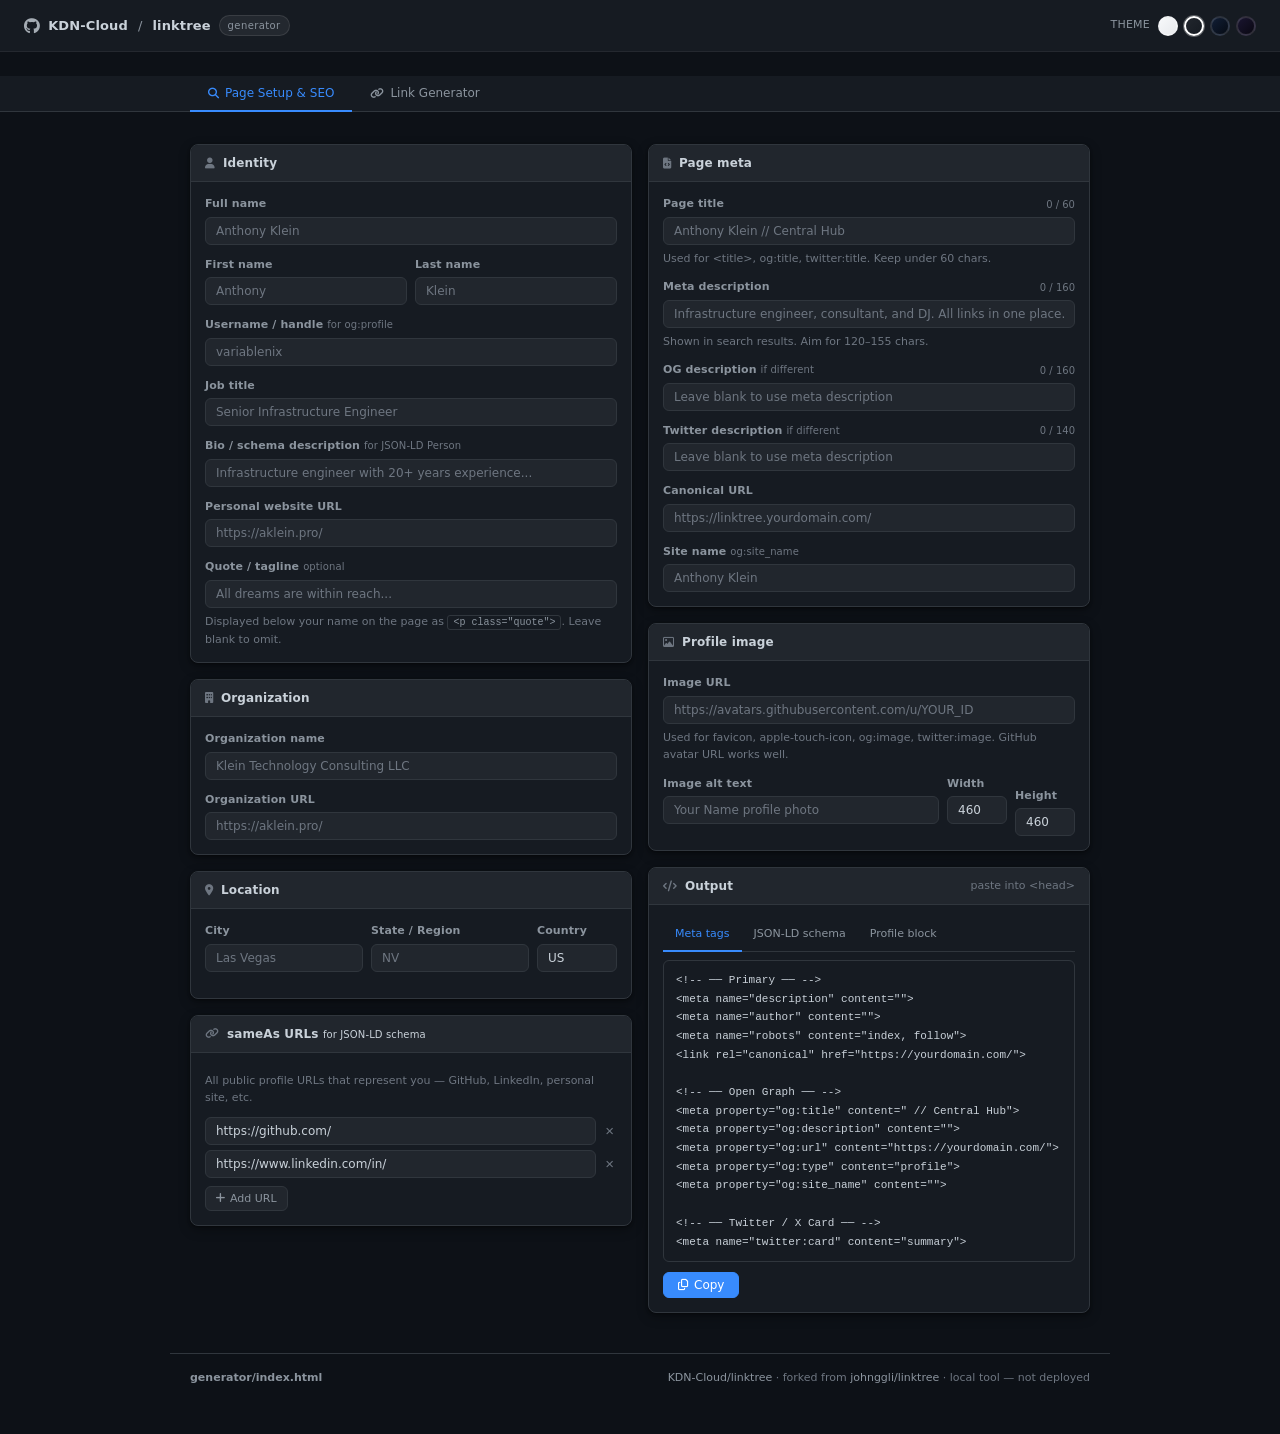
==== commit b48c7d96: "add seo/quote tagline option" ====
--- a/generator/index.html
+++ b/generator/index.html
@@ -96,6 +96,12 @@
                 <input type="text" id="seo-website" placeholder="https://aklein.pro/">
               </div>
 
+              <div class="field">
+                <label for="seo-quote">Quote / tagline <span class="opt">optional</span></label>
+                <input type="text" id="seo-quote" placeholder="All dreams are within reach...">
+                <div class="hint">Displayed below your name on the page as <code>&lt;p class="quote"&gt;</code>. Leave blank to omit.</div>
+              </div>
+
             </div>
           </div>
 
@@ -247,8 +253,9 @@
             </div>
             <div class="panel-body">
               <div class="seo-tabs">
-                <div class="seo-tab active" onclick="setSeoTab('meta')" id="seo-tab-meta" title="Full meta tag block for the head section">Meta tags</div>
-                <div class="seo-tab" onclick="setSeoTab('schema')" id="seo-tab-schema" title="JSON-LD schema script block for the head section">JSON-LD schema</div>
+                <div class="seo-tab active" onclick="setSeoTab('meta')"    id="seo-tab-meta"    title="Full meta tag block for the head section">Meta tags</div>
+                <div class="seo-tab"        onclick="setSeoTab('schema')"  id="seo-tab-schema"  title="JSON-LD schema script block for the head section">JSON-LD schema</div>
+                <div class="seo-tab"        onclick="setSeoTab('profile')" id="seo-tab-profile" title="Header block with profile image, username, and quote — paste into the body of index.html">Profile block</div>
               </div>
               <div class="code-wrap">
                 <div class="code-block">
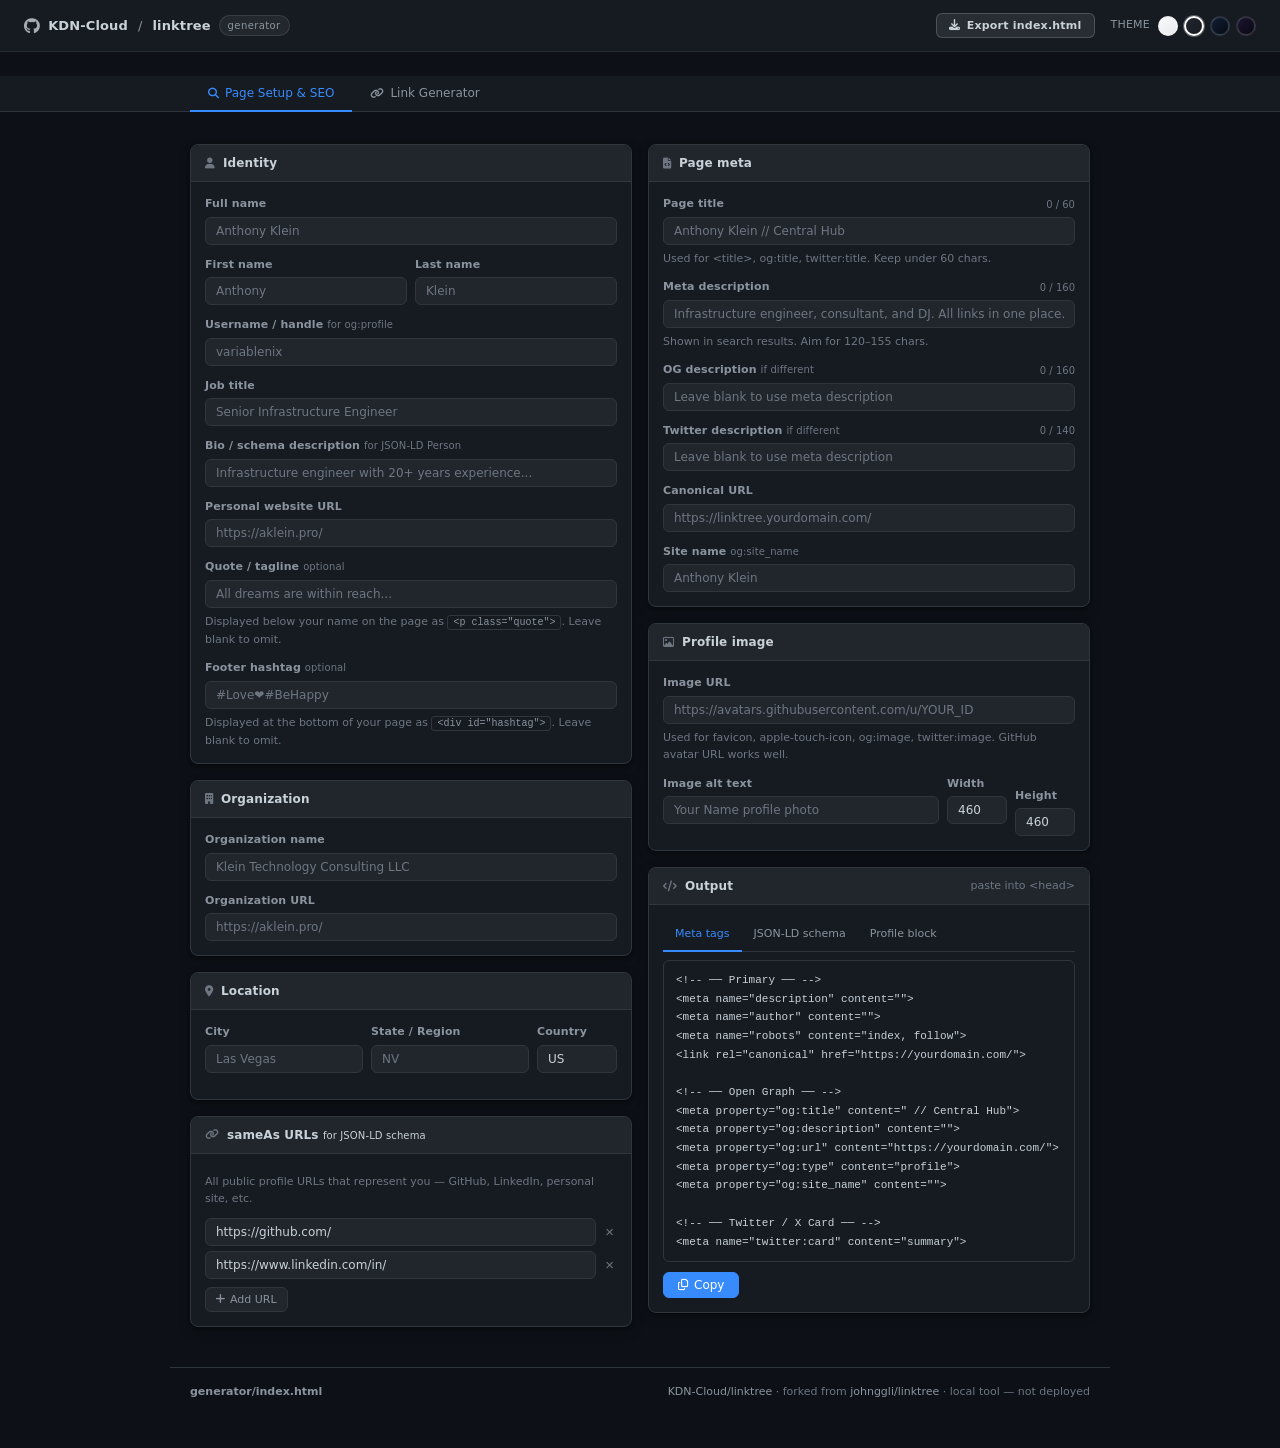
==== commit b4ced39e: "feat: add export, hashtag footer, quote/profile block output, and README updates" ====
--- a/generator/index.html
+++ b/generator/index.html
@@ -21,12 +21,17 @@
       KDN-Cloud<span class="sep">/</span>linktree
       <span class="topbar-badge">generator</span>
     </a>
-    <div class="theme-switcher">
-      <span class="theme-label">Theme</span>
-      <button class="theme-btn"        data-t="light"  onclick="setTheme('light')"  title="Light"></button>
-      <button class="theme-btn active" data-t="dark"   onclick="setTheme('dark')"   title="GitHub Dark"></button>
-      <button class="theme-btn"        data-t="navy"   onclick="setTheme('navy')"   title="Navy"></button>
-      <button class="theme-btn"        data-t="purple" onclick="setTheme('purple')" title="Purple"></button>
+    <div class="topbar-right">
+      <button class="btn-export" onclick="exportPage()" title="Export a complete index.html built from all your inputs and saved links">
+        <i class="fa-solid fa-download"></i> Export index.html
+      </button>
+      <div class="theme-switcher">
+        <span class="theme-label">Theme</span>
+        <button class="theme-btn"        data-t="light"  onclick="setTheme('light')"  title="Light"></button>
+        <button class="theme-btn active" data-t="dark"   onclick="setTheme('dark')"   title="GitHub Dark"></button>
+        <button class="theme-btn"        data-t="navy"   onclick="setTheme('navy')"   title="Navy"></button>
+        <button class="theme-btn"        data-t="purple" onclick="setTheme('purple')" title="Purple"></button>
+      </div>
     </div>
   </div>
 
@@ -102,6 +107,12 @@
                 <div class="hint">Displayed below your name on the page as <code>&lt;p class="quote"&gt;</code>. Leave blank to omit.</div>
               </div>
 
+              <div class="field">
+                <label for="seo-hashtag">Footer hashtag <span class="opt">optional</span></label>
+                <input type="text" id="seo-hashtag" placeholder="#Love❤#BeHappy">
+                <div class="hint">Displayed at the bottom of your page as <code>&lt;div id="hashtag"&gt;</code>. Leave blank to omit.</div>
+              </div>
+
             </div>
           </div>
 
--- a/generator/assets/style.css
+++ b/generator/assets/style.css
@@ -361,3 +361,18 @@
 /* ── PAGE SECTIONS ── */
 .page-section{padding-top:.5rem}
 
+/* ── TOPBAR RIGHT GROUP ── */
+.topbar-right{display:flex;align-items:center;gap:1rem}
+
+/* ── EXPORT BUTTON ── */
+.btn-export{
+  font-family:inherit;font-size:11px;font-weight:600;
+  background:rgba(255,255,255,.08);border:1px solid rgba(255,255,255,.18);
+  color:var(--topbar-text);border-radius:6px;
+  padding:5px 12px;cursor:pointer;letter-spacing:.02em;
+  display:inline-flex;align-items:center;gap:6px;
+  transition:background .15s,border-color .15s;
+  white-space:nowrap;
+}
+.btn-export:hover{background:rgba(255,255,255,.15);border-color:rgba(255,255,255,.35)}
+.btn-export i{font-size:11px}
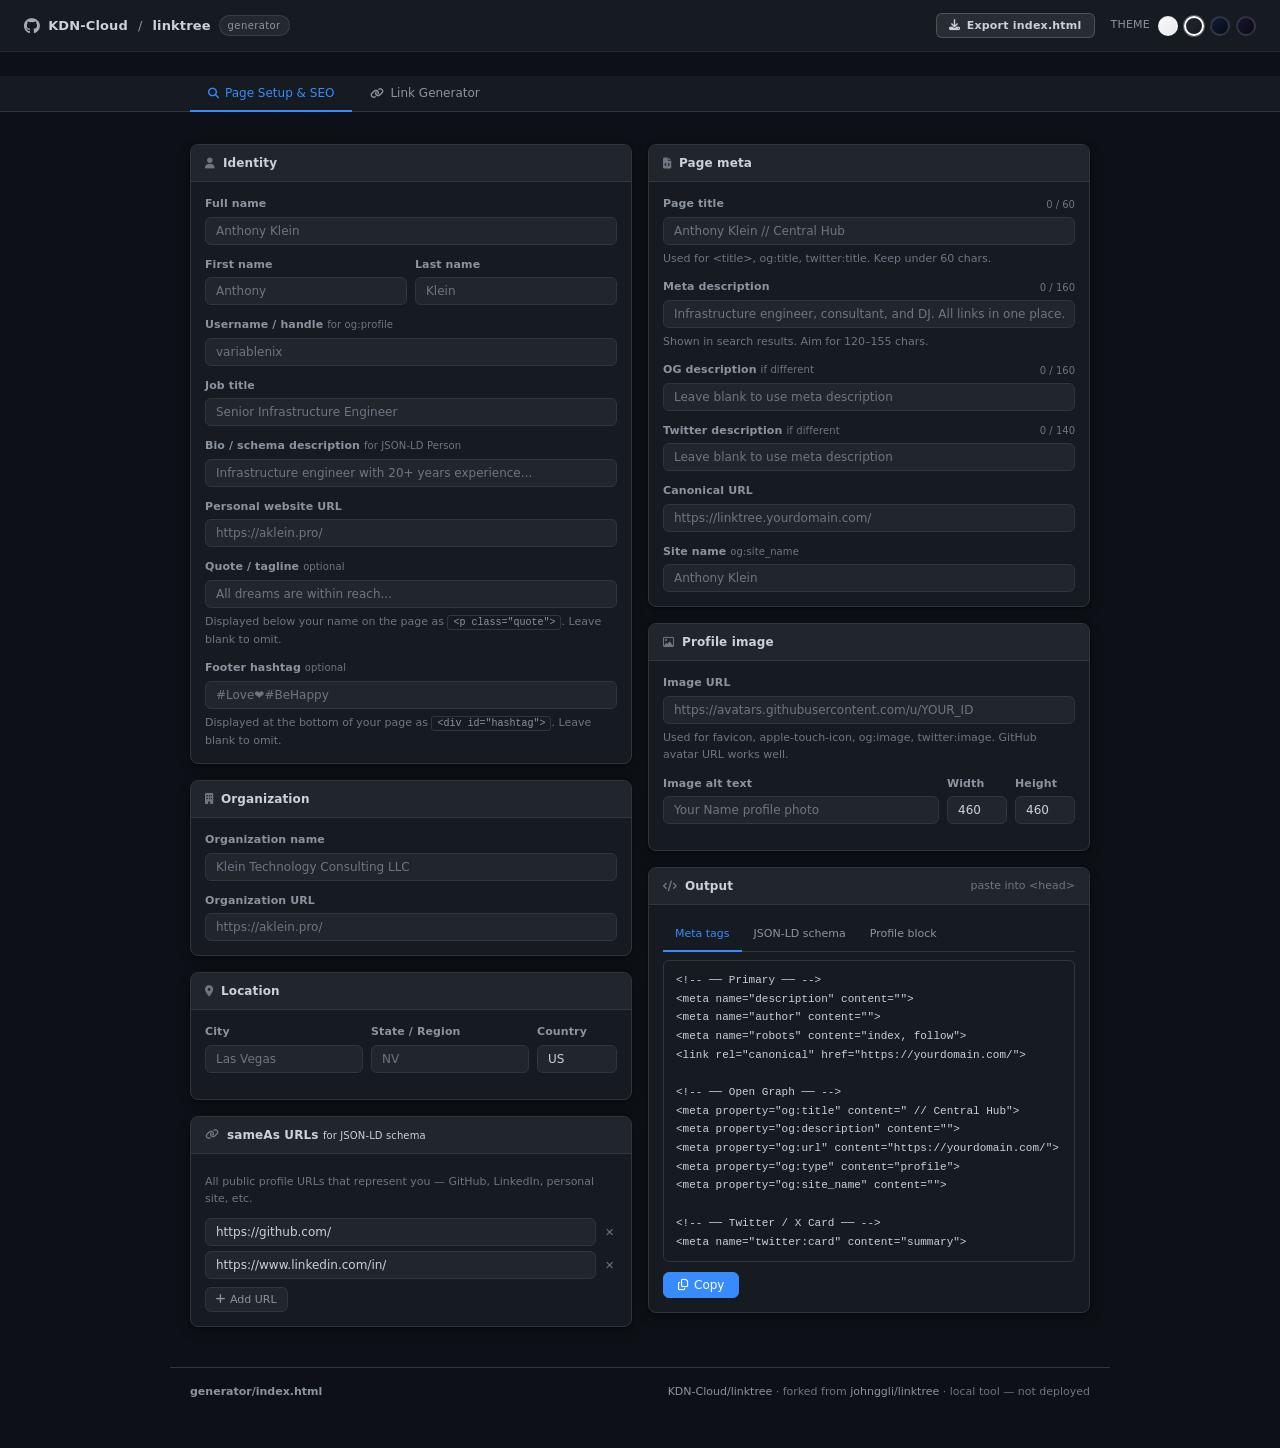
==== commit a848b856: "change to start" ====
--- a/generator/index.html
+++ b/generator/index.html
@@ -238,7 +238,7 @@
                 <input type="text" id="seo-image" placeholder="https://avatars.githubusercontent.com/u/YOUR_ID">
                 <div class="hint">Used for favicon, apple-touch-icon, og:image, twitter:image. GitHub avatar URL works well.</div>
               </div>
-              <div style="display:grid;grid-template-columns:1fr 60px 60px;gap:8px;align-items:end">
+              <div style="display:grid;grid-template-columns:1fr 60px 60px;gap:8px;align-items:start">
                 <div class="field">
                   <label for="seo-image-alt">Image alt text</label>
                   <input type="text" id="seo-image-alt" placeholder="Your Name profile photo">
--- a/generator/assets/style.css
+++ b/generator/assets/style.css
@@ -376,3 +376,13 @@
 }
 .btn-export:hover{background:rgba(255,255,255,.15);border-color:rgba(255,255,255,.35)}
 .btn-export i{font-size:11px}
+
+/* ── CHIP DELETE BUTTON ── */
+.chip-del{
+  background:none;border:none;cursor:pointer;
+  color:var(--text3);font-size:13px;line-height:1;
+  padding:0 0 0 4px;margin-left:2px;
+  transition:color .15s;flex-shrink:0;
+}
+.chip-del:hover{color:#f85149}
+.chip{display:inline-flex;align-items:center}
